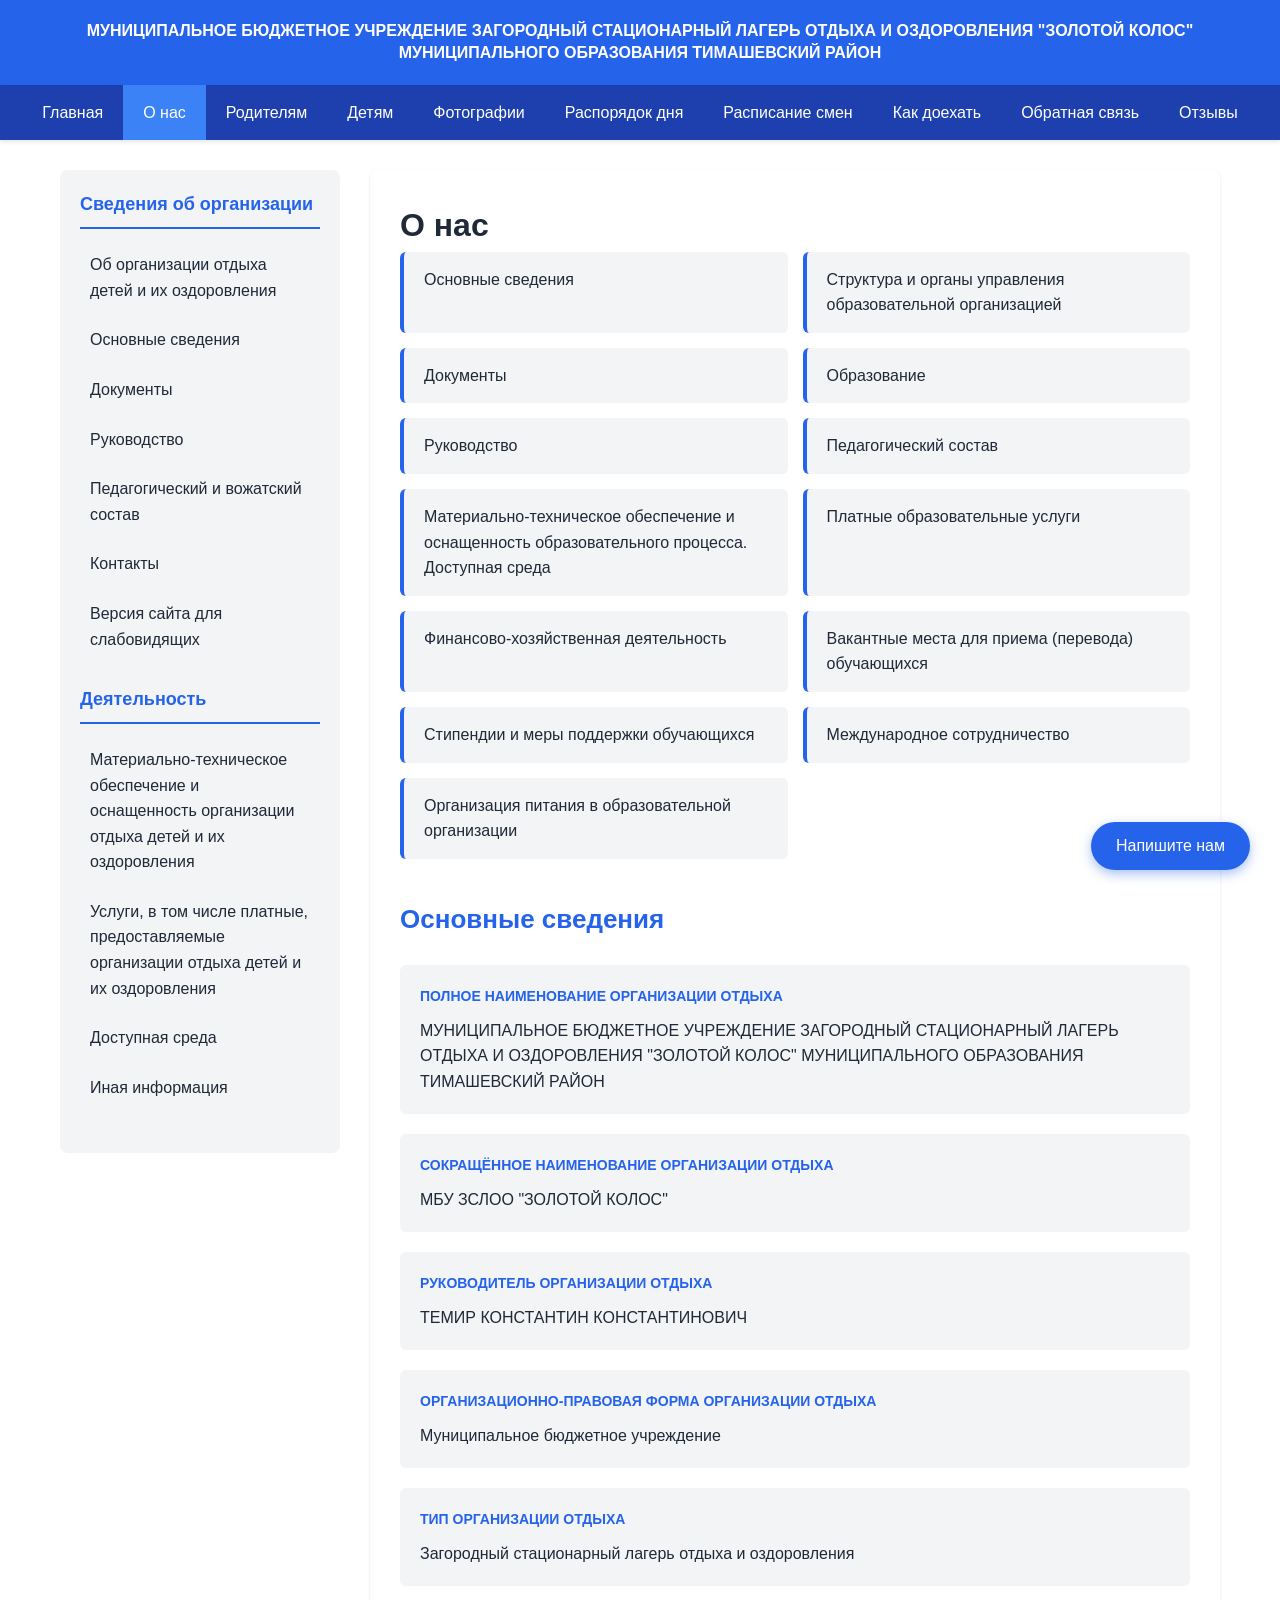
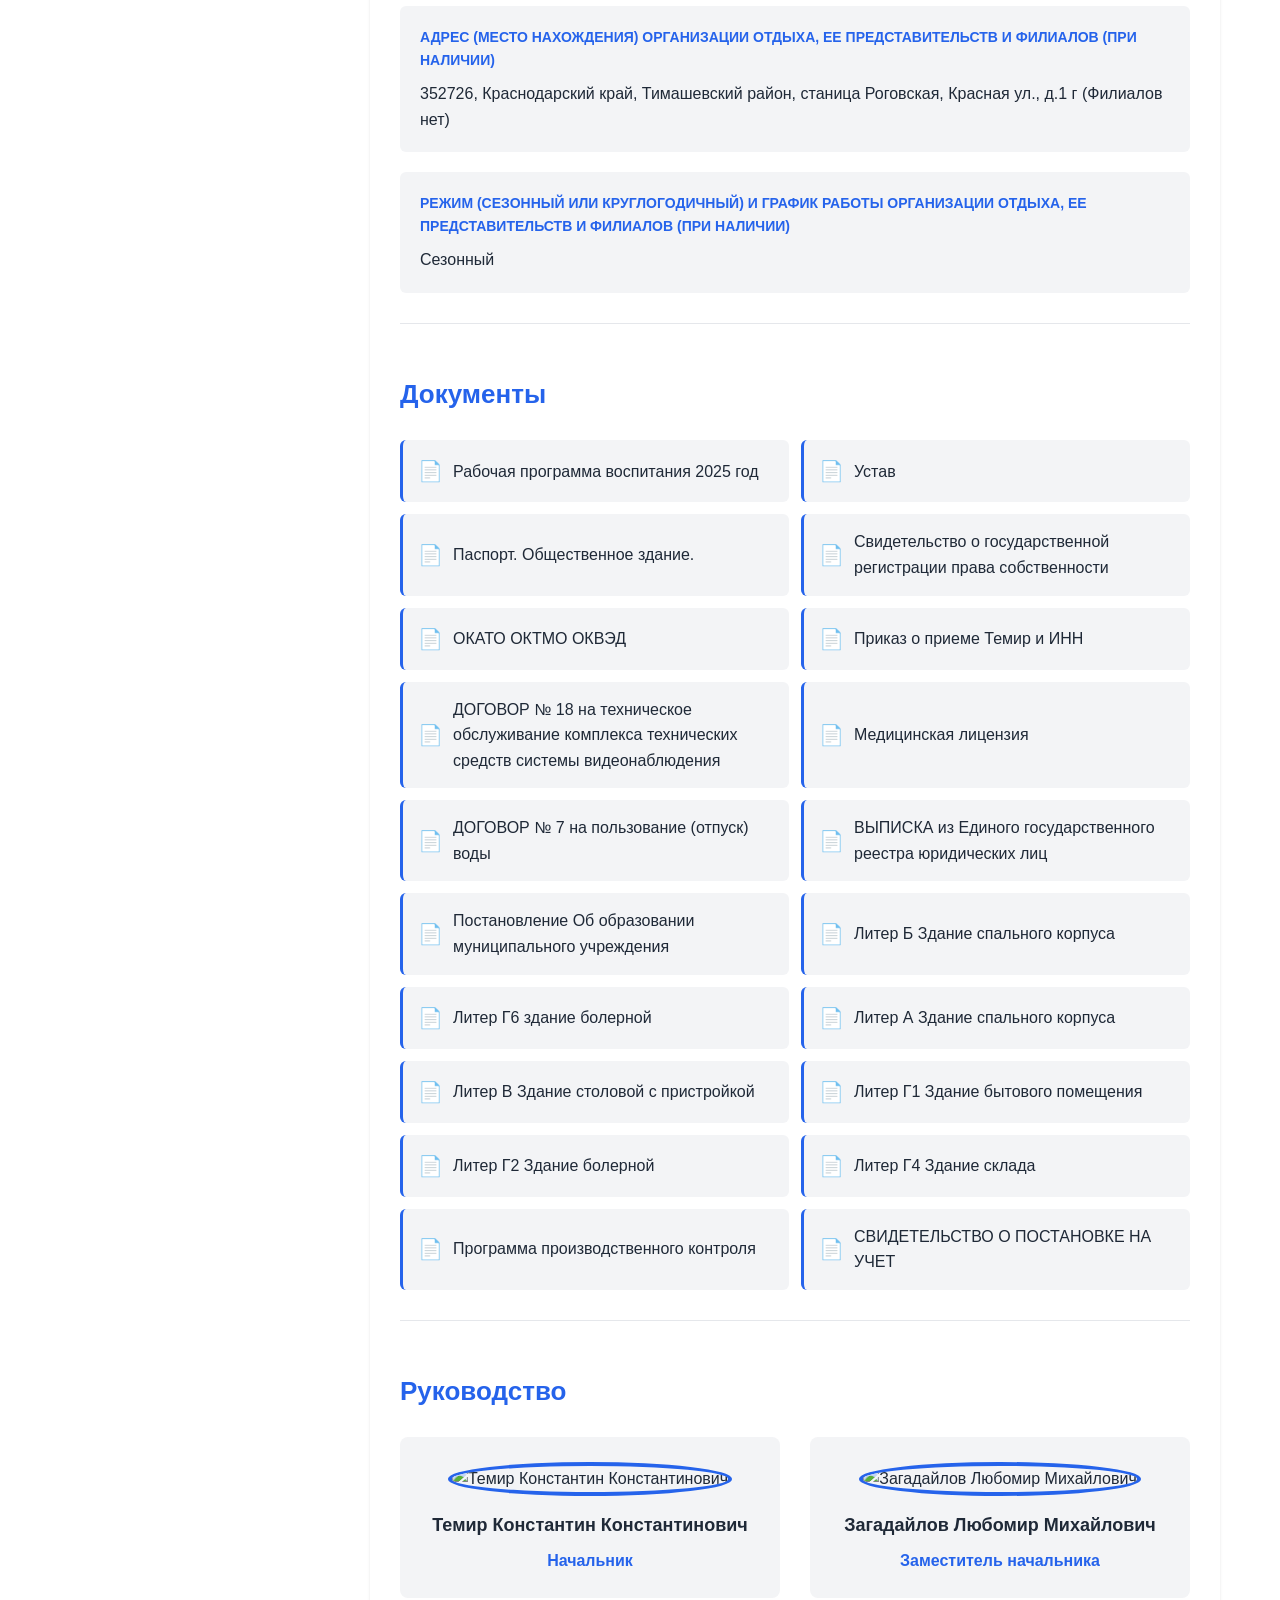
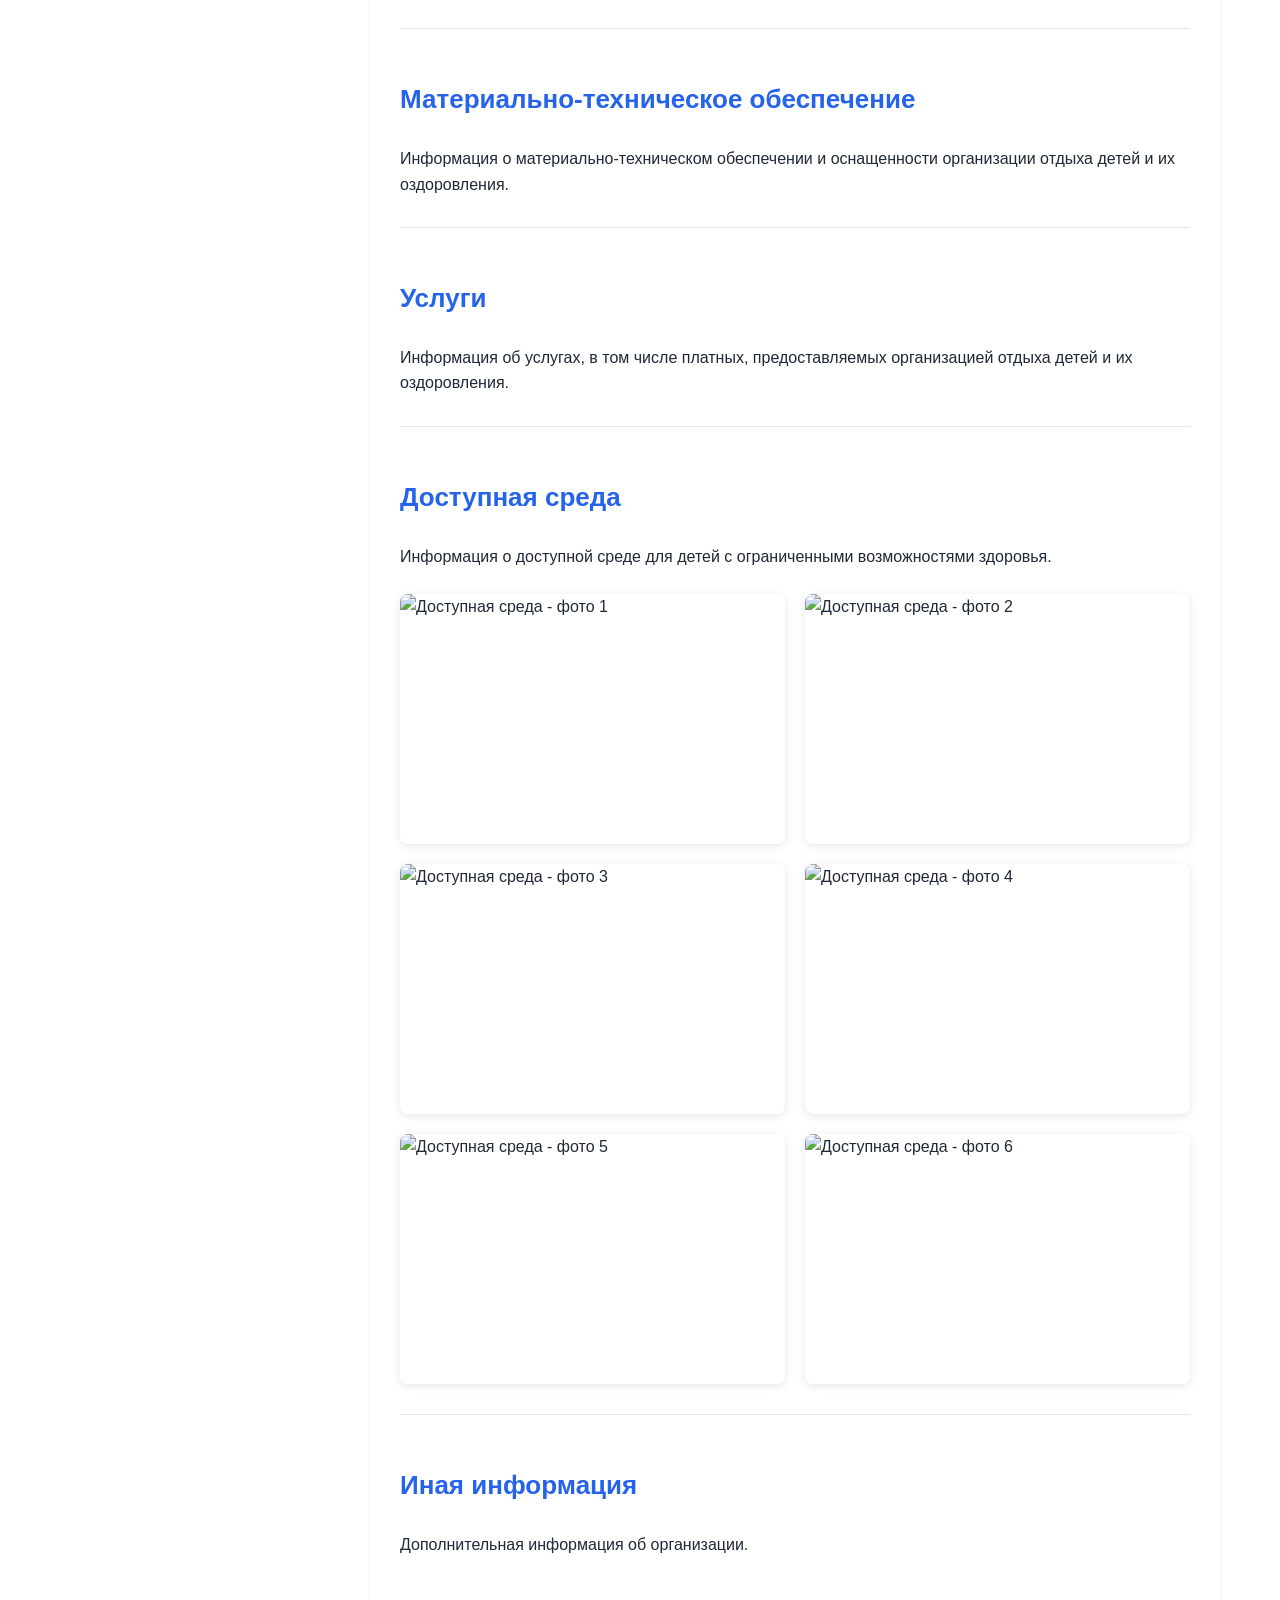
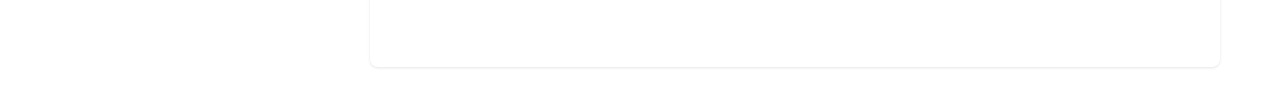
==== about.html @ 55aba8af "Add files via upload" ====
<!DOCTYPE html>
<html lang="ru">
<head>
    <meta charset="UTF-8">
    <meta name="viewport" content="width=device-width, initial-scale=1.0">
    <title>О нас - МБУ ЗСЛОО "Золотой колос"</title>
    <link rel="stylesheet" href="styles.css">
    <link rel="stylesheet" href="about.css">
</head>
<body>
    <div id="accessibility-panel" class="accessibility-panel">
        <div class="accessibility-controls">
            <span>Размер шрифта:</span>
            <button onclick="changeFontSize('decrease')">A-</button>
            <button onclick="changeFontSize('increase')">A+</button>
            <span>Цвета сайта:</span>
            <button onclick="changeTheme('white')" class="theme-btn white">Ц</button>
            <button onclick="changeTheme('black')" class="theme-btn black">Ц</button>
            <button onclick="changeTheme('blue')" class="theme-btn blue">Ц</button>
            <button onclick="changeTheme('beige')" class="theme-btn beige">Ц</button>
            <button onclick="changeTheme('green')" class="theme-btn green">Ц</button>
            <span>Изображения:</span>
            <button onclick="toggleImages('show')">🖼️</button>
            <button onclick="toggleImages('hide')">⊘</button>
            <button onclick="toggleImages('bw')">◐</button>
            <span>Синтез речи:</span>
            <button onclick="toggleSpeech('on')">🔊</button>
            <button onclick="toggleSpeech('off')">🔇</button>
            <button onclick="toggleAccessibility()">⚙️</button>
            <button onclick="resetSettings()">Обычная версия сайта</button>
            <button onclick="toggleAccessibilityPanel()">−</button>
        </div>
    </div>

    <div class="organization-title">
        МУНИЦИПАЛЬНОЕ БЮДЖЕТНОЕ УЧРЕЖДЕНИЕ ЗАГОРОДНЫЙ СТАЦИОНАРНЫЙ ЛАГЕРЬ ОТДЫХА И ОЗДОРОВЛЕНИЯ "ЗОЛОТОЙ КОЛОС" МУНИЦИПАЛЬНОГО ОБРАЗОВАНИЯ ТИМАШЕВСКИЙ РАЙОН
    </div>

    <nav class="main-nav">
        <a href="index.html">Главная</a>
        <a href="about.html" class="active">О нас</a>
        <a href="parents.html">Родителям</a>
        <a href="children.html">Детям</a>
        <a href="photos.html">Фотографии</a>
        <a href="schedule.html">Распорядок дня</a>
        <a href="shifts.html">Расписание смен</a>
        <a href="location.html">Как доехать</a>
        <a href="feedback.html">Обратная связь</a>
        <a href="reviews.html">Отзывы</a>
    </nav>

    <div class="container">
        <aside class="sidebar">
            <h3>Сведения об организации</h3>
            <ul>
                <li><a href="about.html">Об организации отдыха детей и их оздоровления</a></li>
                <li><a href="about.html#osnovnye">Основные сведения</a></li>
                <li><a href="about.html#dokumenty">Документы</a></li>
                <li><a href="about.html#rukovodstvo">Руководство</a></li>
                <li><a href="staff.html">Педагогический и вожатский состав</a></li>
                <li><a href="contacts.html">Контакты</a></li>
                <li><a href="#" onclick="toggleAccessibilityPanel(); return false;">Версия сайта для слабовидящих</a></li>
            </ul>
            <h3>Деятельность</h3>
            <ul>
                <li><a href="about.html#materialno">Материально-техническое обеспечение и оснащенность организации отдыха детей и их оздоровления</a></li>
                <li><a href="about.html#uslugi">Услуги, в том числе платные, предоставляемые организации отдыха детей и их оздоровления</a></li>
                <li><a href="about.html#dostupnaya">Доступная среда</a></li>
                <li><a href="about.html#inaya">Иная информация</a></li>
            </ul>
        </aside>

        <main class="main-content">
            <h1>О нас</h1>
            
            <div class="about-menu">
                <a href="#osnovnye" class="menu-item">Основные сведения</a>
                <a href="about.html" class="menu-item">Структура и органы управления образовательной организацией</a>
                <a href="#dokumenty" class="menu-item">Документы</a>
                <a href="about.html" class="menu-item">Образование</a>
                <a href="#rukovodstvo" class="menu-item">Руководство</a>
                <a href="staff.html" class="menu-item">Педагогический состав</a>
                <a href="#materialno" class="menu-item">Материально-техническое обеспечение и оснащенность образовательного процесса. Доступная среда</a>
                <a href="about.html" class="menu-item">Платные образовательные услуги</a>
                <a href="about.html" class="menu-item">Финансово-хозяйственная деятельность</a>
                <a href="about.html" class="menu-item">Вакантные места для приема (перевода) обучающихся</a>
                <a href="about.html" class="menu-item">Стипендии и меры поддержки обучающихся</a>
                <a href="about.html" class="menu-item">Международное сотрудничество</a>
                <a href="about.html" class="menu-item">Организация питания в образовательной организации</a>
            </div>

            <section id="osnovnye" class="section">
                <h2>Основные сведения</h2>
                <div class="info-block">
                    <div class="info-item">
                        <strong>ПОЛНОЕ НАИМЕНОВАНИЕ ОРГАНИЗАЦИИ ОТДЫХА</strong>
                        <p>МУНИЦИПАЛЬНОЕ БЮДЖЕТНОЕ УЧРЕЖДЕНИЕ ЗАГОРОДНЫЙ СТАЦИОНАРНЫЙ ЛАГЕРЬ ОТДЫХА И ОЗДОРОВЛЕНИЯ "ЗОЛОТОЙ КОЛОС" МУНИЦИПАЛЬНОГО ОБРАЗОВАНИЯ ТИМАШЕВСКИЙ РАЙОН</p>
                    </div>
                    <div class="info-item">
                        <strong>СОКРАЩЁННОЕ НАИМЕНОВАНИЕ ОРГАНИЗАЦИИ ОТДЫХА</strong>
                        <p>МБУ ЗСЛОО "ЗОЛОТОЙ КОЛОС"</p>
                    </div>
                    <div class="info-item">
                        <strong>РУКОВОДИТЕЛЬ ОРГАНИЗАЦИИ ОТДЫХА</strong>
                        <p>ТЕМИР КОНСТАНТИН КОНСТАНТИНОВИЧ</p>
                    </div>
                    <div class="info-item">
                        <strong>ОРГАНИЗАЦИОННО-ПРАВОВАЯ ФОРМА ОРГАНИЗАЦИИ ОТДЫХА</strong>
                        <p>Муниципальное бюджетное учреждение</p>
                    </div>
                    <div class="info-item">
                        <strong>ТИП ОРГАНИЗАЦИИ ОТДЫХА</strong>
                        <p>Загородный стационарный лагерь отдыха и оздоровления</p>
                    </div>
                    <div class="info-item">
                        <strong>АДРЕС (МЕСТО НАХОЖДЕНИЯ) ОРГАНИЗАЦИИ ОТДЫХА, ЕЕ ПРЕДСТАВИТЕЛЬСТВ И ФИЛИАЛОВ (ПРИ НАЛИЧИИ)</strong>
                        <p>352726, Краснодарский край, Тимашевский район, станица Роговская, Красная ул., д.1 г (Филиалов нет)</p>
                    </div>
                    <div class="info-item">
                        <strong>РЕЖИМ (СЕЗОННЫЙ ИЛИ КРУГЛОГОДИЧНЫЙ) И ГРАФИК РАБОТЫ ОРГАНИЗАЦИИ ОТДЫХА, ЕЕ ПРЕДСТАВИТЕЛЬСТВ И ФИЛИАЛОВ (ПРИ НАЛИЧИИ)</strong>
                        <p>Сезонный</p>
                    </div>
                </div>
            </section>

            <section id="dokumenty" class="section">
                <h2>Документы</h2>
                <div class="documents-grid">
                    <a href="https://zolotoj-kolos.ru/wp-content/uploads/2025/05/rabochaya-programma-vospitaniya.pdf" class="doc-link" target="_blank">Рабочая программа воспитания 2025 год</a>
                    <a href="about.html#dokumenty" class="doc-link">Устав</a>
                    <a href="https://zolotoj-kolos.ru/wp-content/uploads/2025/08/pasport.obshhestvennoe-zdanie.pdf" class="doc-link" target="_blank">Паспорт. Общественное здание.</a>
                    <a href="https://zolotoj-kolos.ru/wp-content/uploads/2023/07/%D0%A1%D0%B2-%D0%B2%D0%B0-%D0%BE-%D0%BF%D1%80%D0%B0%D0%B2%D0%B5-%D1%81%D0%BE%D0%B1-%D1%82%D0%B8.pdf" class="doc-link" target="_blank">Свидетельство о государственной регистрации права собственности</a>
                    <a href="https://zolotoj-kolos.ru/wp-content/uploads/2023/07/%D0%9E%D0%9A%D0%90%D0%A2%D0%9E-%D0%9E%D0%9A%D0%A2%D0%9C%D0%9E-%D0%9E%D0%9A%D0%92%D0%AD%D0%94.pdf" class="doc-link" target="_blank">ОКАТО ОКТМО ОКВЭД</a>
                    <a href="https://zolotoj-kolos.ru/wp-content/uploads/2023/07/%D0%9F%D1%80%D0%B8%D0%BA%D0%B0%D0%B7-%D0%BE-%D0%BF%D1%80%D0%B8%D0%B5%D0%BC%D0%B5-%D0%A2%D0%B5%D0%BC%D0%B8%D1%80-%D0%B8-%D0%98%D0%9D%D0%9D.pdf" class="doc-link" target="_blank">Приказ о приеме Темир и ИНН</a>
                    <a href="about.html#dokumenty" class="doc-link">ДОГОВОР № 18 на техническое обслуживание комплекса технических средств системы видеонаблюдения</a>
                    <a href="https://zolotoj-kolos.ru/wp-content/uploads/2023/07/%D0%9C%D0%B5%D0%B4.%D0%BB%D0%B8%D1%86%D0%B5%D0%BD%D0%B7%D0%B8%D1%8F.pdf" class="doc-link" target="_blank">Медицинская лицензия</a>
                    <a href="about.html#dokumenty" class="doc-link">ДОГОВОР № 7 на пользование (отпуск) воды</a>
                    <a href="about.html#dokumenty" class="doc-link">ВЫПИСКА из Единого государственного реестра юридических лиц</a>
                    <a href="about.html#dokumenty" class="doc-link">Постановление Об образовании муниципального учреждения</a>
                    <a href="https://zolotoj-kolos.ru/wp-content/uploads/2023/07/%D0%9B%D0%B8%D1%82%D0%B5%D1%80-%D0%91-%D0%97%D0%B4%D0%B0%D0%BD%D0%B8%D0%B5-%D1%81%D0%BF%D0%B0%D0%BB%D1%8C%D0%BD%D0%BE%D0%B3%D0%BE-%D0%BA%D0%BE%D1%80%D0%BF%D1%83%D1%81%D0%B0.pdf" class="doc-link" target="_blank">Литер Б Здание спального корпуса</a>
                    <a href="https://zolotoj-kolos.ru/wp-content/uploads/2023/07/%D0%9B%D0%B8%D1%82%D0%B5%D1%80-%D0%936-%D0%B7%D0%B4%D0%B0%D0%BD%D0%B8%D0%B5-%D0%B1%D0%BE%D0%BB%D0%B5%D1%80%D0%BD%D0%BE%D0%B9.pdf" class="doc-link" target="_blank">Литер Г6 здание болерной</a>
                    <a href="about.html#dokumenty" class="doc-link">Литер А Здание спального корпуса</a>
                    <a href="about.html#dokumenty" class="doc-link">Литер В Здание столовой с пристройкой</a>
                    <a href="https://zolotoj-kolos.ru/wp-content/uploads/2023/07/%D0%9B%D0%B8%D1%82%D0%B5%D1%80-%D0%931-%D0%97%D0%B4%D0%B0%D0%BD%D0%B8%D0%B5-%D0%B1%D1%8B%D1%82%D0%BE%D0%B2%D0%BE%D0%B3%D0%BE-%D0%BF%D0%BE%D0%BC%D0%B5%D1%89%D0%B5%D0%BD%D0%B8%D1%8F.pdf" class="doc-link" target="_blank">Литер Г1 Здание бытового помещения</a>
                    <a href="https://zolotoj-kolos.ru/wp-content/uploads/2023/07/%D0%9B%D0%B8%D1%82%D0%B5%D1%80-%D0%932-%D0%97%D0%B4%D0%B0%D0%BD%D0%B8%D0%B5-%D0%B1%D0%BE%D0%BB%D0%B5%D1%80%D0%BD%D0%BE%D0%B9.pdf" class="doc-link" target="_blank">Литер Г2 Здание болерной</a>
                    <a href="https://zolotoj-kolos.ru/wp-content/uploads/2023/07/%D0%9B%D0%B8%D1%82%D0%B5%D1%80-%D0%934-%D0%97%D0%B4%D0%B0%D0%BD%D0%B8%D0%B5-%D1%81%D0%BA%D0%BB%D0%B0%D0%B4%D0%B0.pdf" class="doc-link" target="_blank">Литер Г4 Здание склада</a>
                    <a href="about.html#dokumenty" class="doc-link">Программа производственного контроля</a>
                    <a href="about.html#dokumenty" class="doc-link">СВИДЕТЕЛЬСТВО О ПОСТАНОВКЕ НА УЧЕТ</a>
                </div>
            </section>

            <section id="rukovodstvo" class="section">
                <h2>Руководство</h2>
                <div class="staff-grid">
                    <div class="staff-card">
                        <img src="images/temir.jpeg" alt="Темир Константин Константинович">
                        <h3>Темир Константин Константинович</h3>
                        <p class="position">Начальник</p>
                    </div>
                    <div class="staff-card">
                        <img src="images/lubomir.webp" alt="Загадайлов Любомир Михайлович">
                        <h3>Загадайлов Любомир Михайлович</h3>
                        <p class="position">Заместитель начальника</p>
                    </div>
                </div>
            </section>

            <section id="materialno" class="section">
                <h2>Материально-техническое обеспечение</h2>
                <p>Информация о материально-техническом обеспечении и оснащенности организации отдыха детей и их оздоровления.</p>
            </section>

            <section id="uslugi" class="section">
                <h2>Услуги</h2>
                <p>Информация об услугах, в том числе платных, предоставляемых организацией отдыха детей и их оздоровления.</p>
            </section>

            <section id="dostupnaya" class="section">
                <h2>Доступная среда</h2>
                <p>Информация о доступной среде для детей с ограниченными возможностями здоровья.</p>
                <div class="photo-gallery">
                    <img src="images/photo1.png" alt="Доступная среда - фото 1">
                    <img src="images/photo2.png" alt="Доступная среда - фото 2">
                    <img src="images/photo3.png" alt="Доступная среда - фото 3">
                    <img src="images/photo4.png" alt="Доступная среда - фото 4">
                    <img src="images/photo5.png" alt="Доступная среда - фото 5">
                    <img src="images/photo6.png" alt="Доступная среда - фото 6">
                </div>
            </section>

            <section id="inaya" class="section">
                <h2>Иная информация</h2>
                <p>Дополнительная информация об организации.</p>
            </section>
        </main>
    </div>

    <button class="chat-button" onclick="openChat()">Напишите нам</button>

    <script>
        (function(d, w, c) {
            w.ChatraID = 'zolotoj-kolos.ru';
            var s = d.createElement('script');
            w[c] = w[c] || function() {
                (w[c].q = w[c].q || []).push(arguments);
            };
            s.async = true;
            s.src = 'https://call.chatra.io/chatra.js';
            if (d.head) d.head.appendChild(s);
        })(document, window, 'Chatra');
    </script>

    <script src="script.js"></script>
</body>
</html>
---- styles.css ----
* {
    margin: 0;
    padding: 0;
    box-sizing: border-box;
}

:root {
    --primary-color: #2563eb;
    --secondary-color: #1e40af;
    --text-color: #1f2937;
    --bg-color: #ffffff;
    --sidebar-bg: #f3f4f6;
    --border-color: #e5e7eb;
    --hover-color: #3b82f6;
}

body {
    font-family: -apple-system, BlinkMacSystemFont, 'Segoe UI', Roboto, 'Helvetica Neue', Arial, sans-serif;
    line-height: 1.6;
    color: var(--text-color);
    background-color: var(--bg-color);
}

/* Панель для слабовидящих */
.accessibility-panel {
    background: #f8f9fa;
    border-bottom: 2px solid var(--border-color);
    padding: 10px 20px;
    display: none;
}

.accessibility-panel.active {
    display: block;
}

.accessibility-controls {
    display: flex;
    align-items: center;
    gap: 15px;
    flex-wrap: wrap;
    max-width: 1200px;
    margin: 0 auto;
    font-size: 14px;
}

.accessibility-controls button {
    padding: 6px 12px;
    border: 1px solid var(--border-color);
    background: white;
    cursor: pointer;
    border-radius: 4px;
    transition: all 0.2s;
}

.accessibility-controls button:hover {
    background: var(--primary-color);
    color: white;
    border-color: var(--primary-color);
}

.theme-btn.white { background: #fff; color: #000; }
.theme-btn.black { background: #000; color: #fff; }
.theme-btn.blue { background: #9dd1ff; color: #063462; }
.theme-btn.beige { background: #f7f3d6; color: #4d4b43; }
.theme-btn.green { background: #3f5c3a; color: #fff; }

/* Заголовок организации */
.organization-title {
    background: var(--primary-color);
    color: white;
    text-align: center;
    padding: 20px;
    font-size: 16px;
    font-weight: 600;
    line-height: 1.4;
}

/* Навигация */
.main-nav {
    background: var(--secondary-color);
    display: flex;
    justify-content: center;
    flex-wrap: wrap;
    box-shadow: 0 2px 4px rgba(0,0,0,0.1);
}

.main-nav a {
    color: white;
    text-decoration: none;
    padding: 15px 20px;
    display: block;
    transition: background 0.3s;
}

.main-nav a:hover,
.main-nav a.active {
    background: var(--hover-color);
}

/* Контейнер */
.container {
    max-width: 1200px;
    margin: 0 auto;
    display: grid;
    grid-template-columns: 280px 1fr;
    gap: 30px;
    padding: 30px 20px;
}

/* Боковая панель */
.sidebar {
    background: var(--sidebar-bg);
    padding: 20px;
    border-radius: 8px;
    height: fit-content;
}

.sidebar h3 {
    color: var(--primary-color);
    margin-bottom: 15px;
    font-size: 18px;
    border-bottom: 2px solid var(--primary-color);
    padding-bottom: 8px;
}

.sidebar ul {
    list-style: none;
    margin-bottom: 25px;
}

.sidebar ul li {
    margin-bottom: 8px;
}

.sidebar ul li a {
    color: var(--text-color);
    text-decoration: none;
    display: block;
    padding: 8px 10px;
    border-radius: 4px;
    transition: all 0.2s;
}

.sidebar ul li a:hover {
    background: white;
    color: var(--primary-color);
    padding-left: 15px;
}

/* Основной контент */
.main-content {
    background: white;
    padding: 30px;
    border-radius: 8px;
    box-shadow: 0 1px 3px rgba(0,0,0,0.1);
}

.welcome {
    margin-bottom: 40px;
}

.welcome h1 {
    color: var(--primary-color);
    margin-bottom: 15px;
    font-size: 32px;
}

.welcome p {
    font-size: 18px;
    color: #6b7280;
}

.news h2 {
    color: var(--primary-color);
    margin-bottom: 20px;
    font-size: 28px;
}

/* Кнопка чата */
.chat-button {
    position: fixed;
    bottom: 30px;
    right: 30px;
    background: var(--primary-color);
    color: white;
    border: none;
    padding: 15px 25px;
    border-radius: 50px;
    font-size: 16px;
    cursor: pointer;
    box-shadow: 0 4px 12px rgba(37, 99, 235, 0.4);
    transition: all 0.3s;
    z-index: 1000;
}

.chat-button:hover {
    background: var(--hover-color);
    transform: translateY(-2px);
    box-shadow: 0 6px 16px rgba(37, 99, 235, 0.5);
}

/* Адаптивность */
@media (max-width: 768px) {
    .container {
        grid-template-columns: 1fr;
    }
    
    .main-nav {
        flex-direction: column;
    }
    
    .main-nav a {
        text-align: center;
    }
    
    .organization-title {
        font-size: 14px;
        padding: 15px;
    }
}

/* Темы для слабовидящих */
body.theme-black {
    --bg-color: #000;
    --text-color: #fff;
    --sidebar-bg: #1a1a1a;
    --border-color: #333;
}

body.theme-blue {
    --bg-color: #9dd1ff;
    --text-color: #063462;
    --sidebar-bg: #b8e0ff;
    --border-color: #7ab8e8;
}

body.theme-beige {
    --bg-color: #f7f3d6;
    --text-color: #4d4b43;
    --sidebar-bg: #ebe7c8;
    --border-color: #d4cfb0;
}

body.theme-green {
    --bg-color: #3f5c3a;
    --text-color: #fff;
    --sidebar-bg: #2d4229;
    --border-color: #567d50;
}

body.images-hidden img {
    display: none;
}

body.images-bw img {
    filter: grayscale(100%);
}

body.font-large {
    font-size: 120%;
}

body.font-xlarge {
    font-size: 140%;
}


/* Стили для страницы Родителям */
.documents-section {
    margin-bottom: 50px;
}

.documents-section h2 {
    color: var(--primary-color);
    margin-bottom: 25px;
    font-size: 28px;
}

.doc-card {
    background: var(--sidebar-bg);
    padding: 30px;
    border-radius: 12px;
    margin-bottom: 20px;
    border-left: 5px solid var(--primary-color);
    transition: all 0.3s;
}

.doc-card:hover {
    transform: translateX(5px);
    box-shadow: 0 4px 12px rgba(0,0,0,0.1);
}

.doc-card h3 {
    color: var(--text-color);
    margin-bottom: 10px;
    font-size: 22px;
}

.doc-card p {
    color: #6b7280;
    margin-bottom: 15px;
    line-height: 1.6;
}

.download-btn {
    display: inline-block;
    background: var(--primary-color);
    color: white;
    padding: 10px 25px;
    border-radius: 6px;
    text-decoration: none;
    transition: all 0.3s;
}

.download-btn:hover {
    background: var(--hover-color);
    transform: translateY(-2px);
}

.info-section {
    margin-top: 50px;
}

.info-section h2 {
    color: var(--primary-color);
    margin-bottom: 25px;
    font-size: 28px;
}

.info-grid {
    display: grid;
    grid-template-columns: repeat(auto-fit, minmax(280px, 1fr));
    gap: 25px;
}

.info-card {
    background: var(--sidebar-bg);
    padding: 25px;
    border-radius: 12px;
    transition: all 0.3s;
}

.info-card:hover {
    transform: translateY(-5px);
    box-shadow: 0 4px 12px rgba(0,0,0,0.1);
}

.info-card h3 {
    color: var(--primary-color);
    margin-bottom: 15px;
    font-size: 20px;
}

.info-card p {
    line-height: 1.7;
    color: var(--text-color);
}
---- about.css ----
.about-menu {
    display: grid;
    grid-template-columns: repeat(auto-fill, minmax(280px, 1fr));
    gap: 15px;
    margin-bottom: 40px;
}

.menu-item {
    background: var(--sidebar-bg);
    padding: 15px 20px;
    border-radius: 6px;
    text-decoration: none;
    color: var(--text-color);
    border-left: 4px solid var(--primary-color);
    transition: all 0.3s;
    display: block;
}

.menu-item:hover {
    background: var(--primary-color);
    color: white;
    transform: translateX(5px);
}

.section {
    margin-bottom: 50px;
    padding-bottom: 30px;
    border-bottom: 1px solid var(--border-color);
}

.section:last-child {
    border-bottom: none;
}

.section h2 {
    color: var(--primary-color);
    margin-bottom: 25px;
    font-size: 26px;
}

.info-block {
    display: flex;
    flex-direction: column;
    gap: 20px;
}

.info-item {
    background: var(--sidebar-bg);
    padding: 20px;
    border-radius: 6px;
}

.info-item strong {
    display: block;
    color: var(--primary-color);
    margin-bottom: 10px;
    font-size: 14px;
}

.info-item p {
    margin: 0;
    line-height: 1.6;
}

.documents-grid {
    display: grid;
    grid-template-columns: repeat(auto-fill, minmax(300px, 1fr));
    gap: 12px;
}

.doc-link {
    background: var(--sidebar-bg);
    padding: 15px;
    border-radius: 6px;
    text-decoration: none;
    color: var(--text-color);
    transition: all 0.3s;
    display: flex;
    align-items: center;
    border-left: 3px solid var(--primary-color);
}

.doc-link:hover {
    background: var(--primary-color);
    color: white;
    transform: translateX(3px);
}

.doc-link::before {
    content: "📄";
    margin-right: 10px;
    font-size: 20px;
}

.staff-grid {
    display: grid;
    grid-template-columns: repeat(auto-fill, minmax(250px, 1fr));
    gap: 30px;
}

.staff-card {
    background: var(--sidebar-bg);
    padding: 25px;
    border-radius: 8px;
    text-align: center;
    transition: all 0.3s;
}

.staff-card:hover {
    transform: translateY(-5px);
    box-shadow: 0 4px 12px rgba(0,0,0,0.1);
}

.staff-card img {
    width: 150px;
    height: 150px;
    border-radius: 50%;
    object-fit: cover;
    margin-bottom: 15px;
    border: 4px solid var(--primary-color);
}

.staff-card h3 {
    color: var(--text-color);
    margin-bottom: 8px;
    font-size: 18px;
}

.staff-card .position {
    color: var(--primary-color);
    font-weight: 600;
}

@media (max-width: 768px) {
    .about-menu {
        grid-template-columns: 1fr;
    }
    
    .documents-grid {
        grid-template-columns: 1fr;
    }
    
    .staff-grid {
        grid-template-columns: 1fr;
    }
}


.photo-gallery {
    display: grid;
    grid-template-columns: repeat(auto-fill, minmax(300px, 1fr));
    gap: 20px;
    margin-top: 25px;
}

.photo-gallery img {
    width: 100%;
    height: 250px;
    object-fit: cover;
    border-radius: 8px;
    box-shadow: 0 2px 8px rgba(0,0,0,0.1);
    transition: all 0.3s;
}

.photo-gallery img:hover {
    transform: scale(1.05);
    box-shadow: 0 4px 16px rgba(0,0,0,0.2);
}

@media (max-width: 768px) {
    .photo-gallery {
        grid-template-columns: 1fr;
    }
}
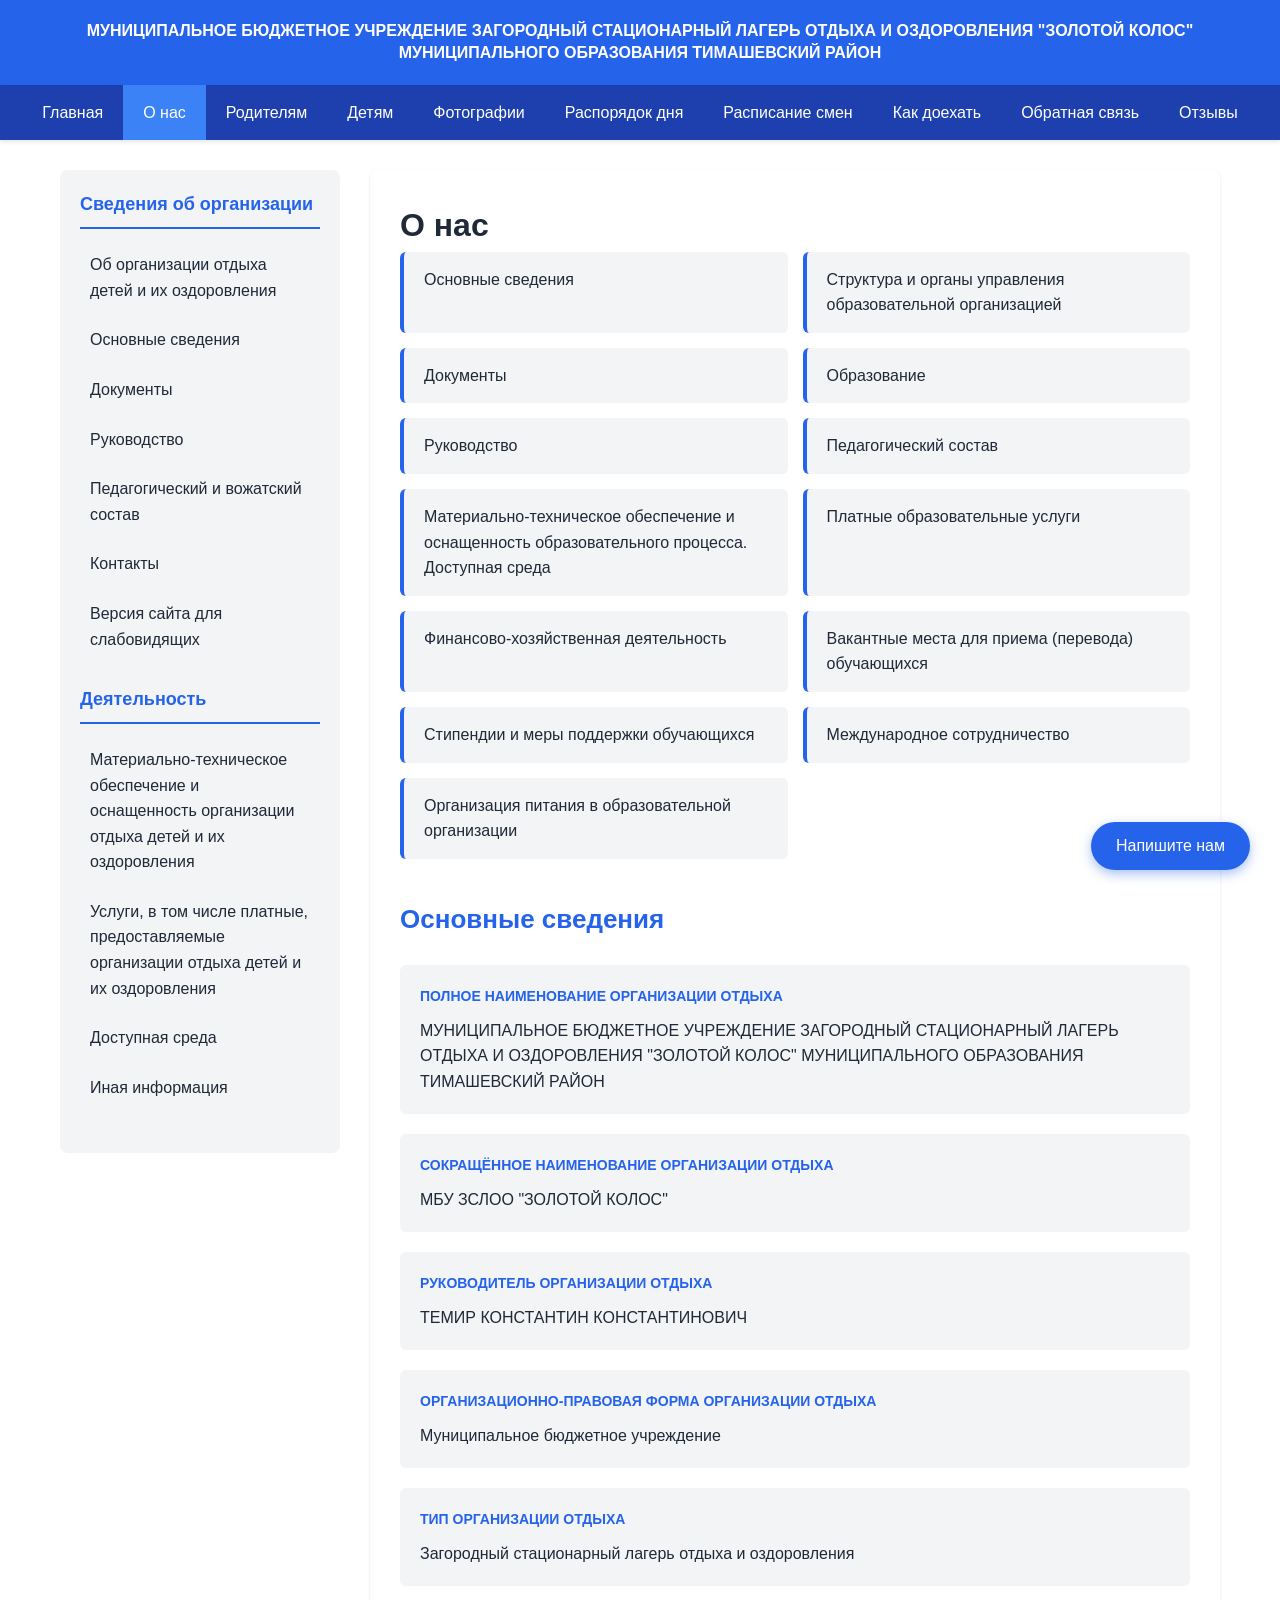
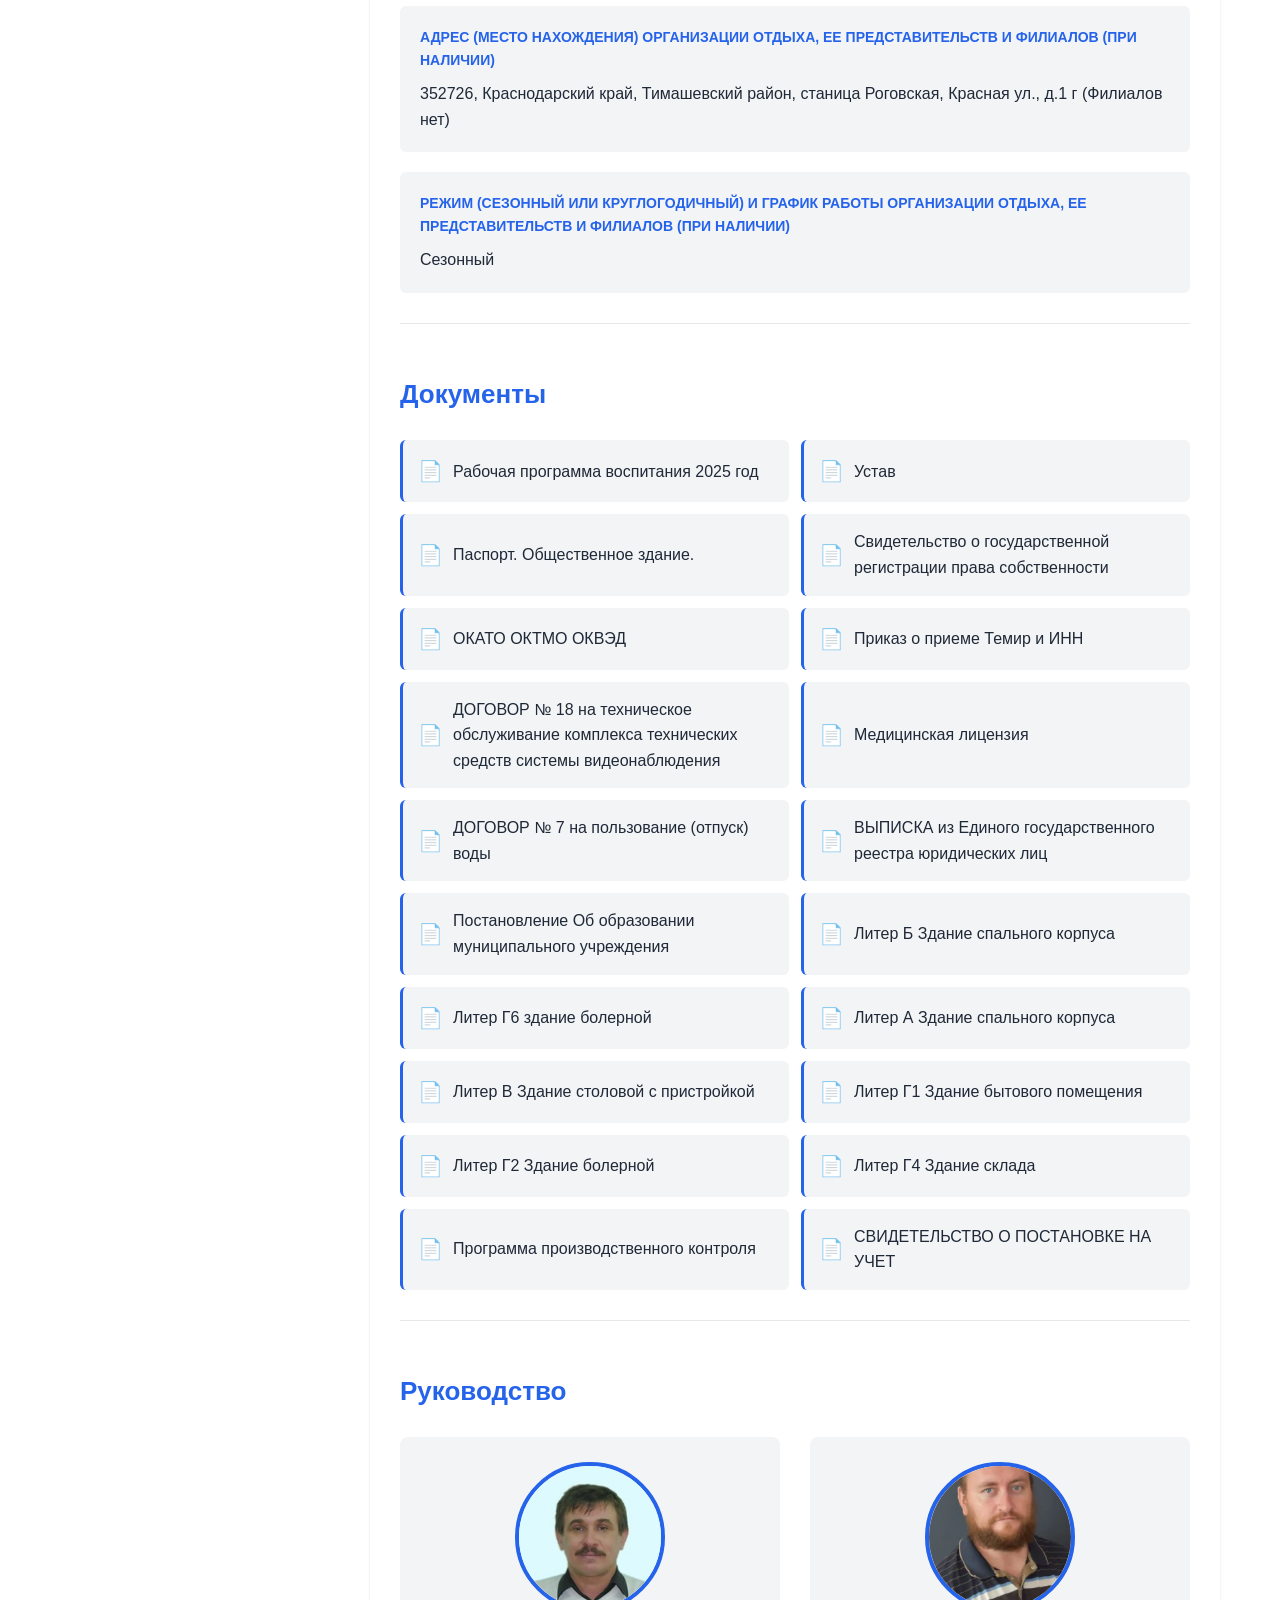
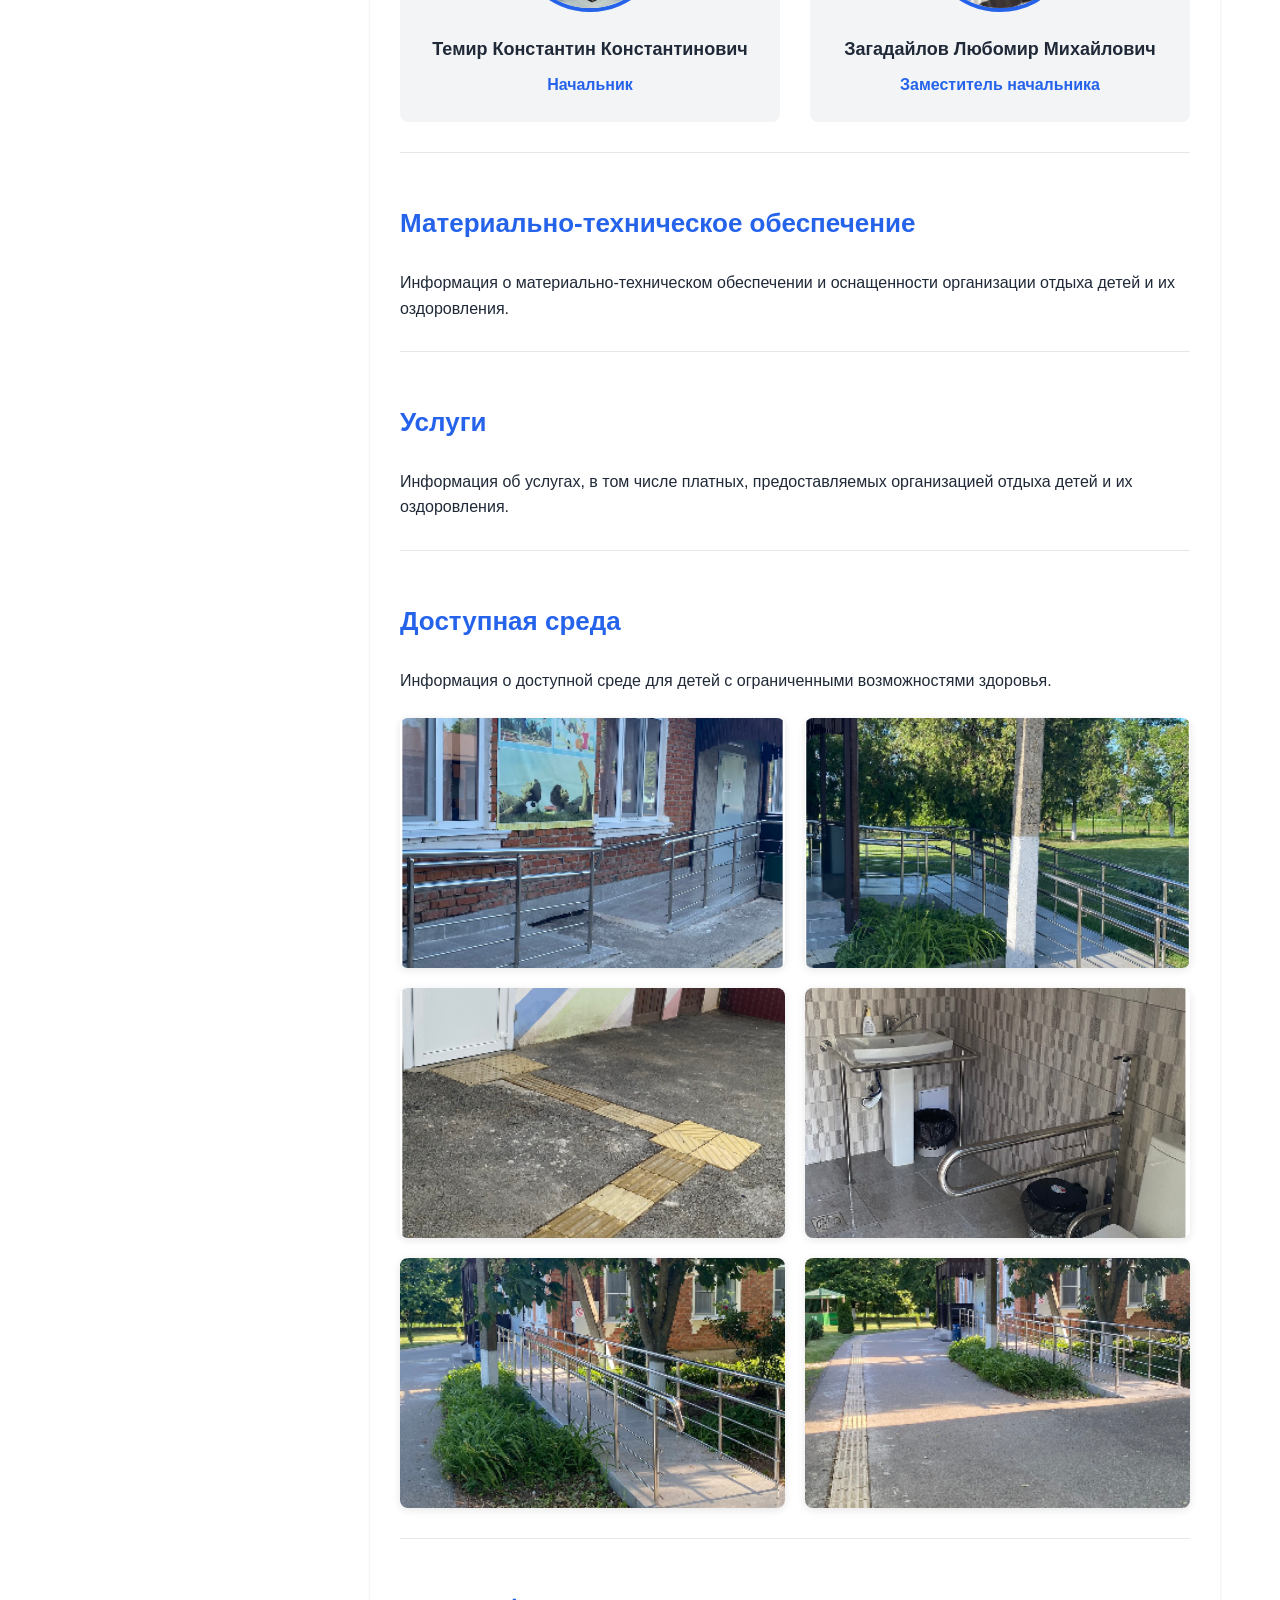
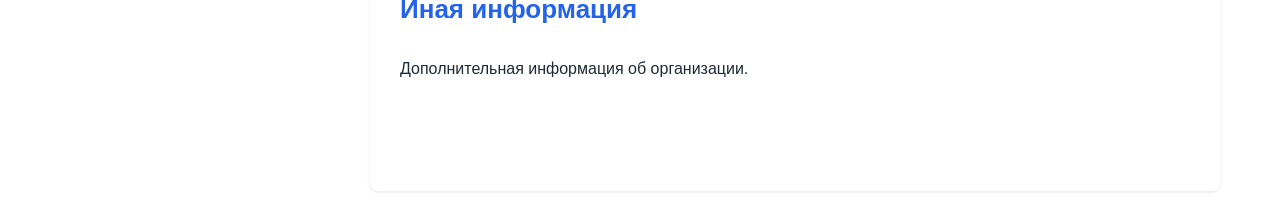
==== commit 9b9cd69b: "Add files via upload" ====
--- a/about.html
+++ b/about.html
@@ -37,16 +37,26 @@
     </div>
 
     <nav class="main-nav">
-        <a href="index.html">Главная</a>
-        <a href="about.html" class="active">О нас</a>
-        <a href="parents.html">Родителям</a>
-        <a href="children.html">Детям</a>
-        <a href="photos.html">Фотографии</a>
-        <a href="schedule.html">Распорядок дня</a>
-        <a href="shifts.html">Расписание смен</a>
-        <a href="location.html">Как доехать</a>
-        <a href="feedback.html">Обратная связь</a>
-        <a href="reviews.html">Отзывы</a>
+        <button class="hamburger" onclick="toggleMenu()">
+            <span class="hamburger-icon">
+                <span></span>
+                <span></span>
+                <span></span>
+            </span>
+            Меню
+        </button>
+        <div class="nav-links">
+            <a href="index.html">Главная</a>
+            <a href="about.html" class="active">О нас</a>
+            <a href="parents.html">Родителям</a>
+            <a href="children.html">Детям</a>
+            <a href="photos.html">Фотографии</a>
+            <a href="schedule.html">Распорядок дня</a>
+            <a href="shifts.html">Расписание смен</a>
+            <a href="location.html">Как доехать</a>
+            <a href="feedback.html">Обратная связь</a>
+            <a href="reviews.html">Отзывы</a>
+        </div>
     </nav>
 
     <div class="container">
--- a/styles.css
+++ b/styles.css
@@ -82,6 +82,7 @@
     justify-content: center;
     flex-wrap: wrap;
     box-shadow: 0 2px 4px rgba(0,0,0,0.1);
+    position: relative;
 }
 
 .main-nav a {
@@ -95,6 +96,74 @@
 .main-nav a:hover,
 .main-nav a.active {
     background: var(--hover-color);
+}
+
+/* Гамбургер меню */
+.hamburger {
+    display: none;
+    background: var(--secondary-color);
+    border: none;
+    color: white;
+    font-size: 28px;
+    padding: 15px 20px;
+    cursor: pointer;
+    width: 100%;
+    text-align: left;
+    position: relative;
+}
+
+.hamburger-icon {
+    display: inline-block;
+    width: 25px;
+    height: 20px;
+    position: relative;
+    margin-right: 10px;
+}
+
+.hamburger-icon span {
+    display: block;
+    position: absolute;
+    height: 3px;
+    width: 100%;
+    background: white;
+    border-radius: 3px;
+    opacity: 1;
+    left: 0;
+    transition: .25s ease-in-out;
+}
+
+.hamburger-icon span:nth-child(1) {
+    top: 0px;
+}
+
+.hamburger-icon span:nth-child(2) {
+    top: 8px;
+}
+
+.hamburger-icon span:nth-child(3) {
+    top: 16px;
+}
+
+.hamburger.active .hamburger-icon span:nth-child(1) {
+    top: 8px;
+    transform: rotate(135deg);
+}
+
+.hamburger.active .hamburger-icon span:nth-child(2) {
+    opacity: 0;
+    left: -60px;
+}
+
+.hamburger.active .hamburger-icon span:nth-child(3) {
+    top: 8px;
+    transform: rotate(-135deg);
+}
+
+.nav-links {
+    display: flex;
+    justify-content: center;
+    flex-wrap: wrap;
+    width: 100%;
 }
 
 /* Контейнер */
@@ -200,22 +269,163 @@
 }
 
 /* Адаптивность */
+@media (max-width: 1024px) {
+    .container {
+        grid-template-columns: 250px 1fr;
+        gap: 20px;
+        padding: 20px 15px;
+    }
+    
+    .organization-title {
+        font-size: 15px;
+        padding: 18px;
+    }
+    
+    .main-nav a {
+        padding: 12px 15px;
+        font-size: 15px;
+    }
+}
+
 @media (max-width: 768px) {
     .container {
         grid-template-columns: 1fr;
-    }
-    
-    .main-nav {
+        padding: 15px 10px;
+    }
+    
+    .sidebar {
+        order: 2;
+        margin-top: 30px;
+    }
+    
+    .main-content {
+        order: 1;
+        padding: 20px;
+    }
+    
+    .hamburger {
+        display: block;
+    }
+    
+    .nav-links {
+        display: none;
         flex-direction: column;
     }
     
+    .nav-links.active {
+        display: flex;
+    }
+    
     .main-nav a {
-        text-align: center;
+        text-align: left;
+        border-bottom: 1px solid rgba(255,255,255,0.1);
+        padding: 15px 20px;
+    }
+    
+    .main-nav a:last-child {
+        border-bottom: none;
     }
     
     .organization-title {
         font-size: 14px;
         padding: 15px;
+    }
+    
+    .welcome h1 {
+        font-size: 26px;
+    }
+    
+    .welcome p {
+        font-size: 16px;
+    }
+    
+    .news h2 {
+        font-size: 24px;
+    }
+    
+    .chat-button {
+        bottom: 20px;
+        right: 20px;
+        padding: 12px 20px;
+        font-size: 14px;
+    }
+    
+    .accessibility-controls {
+        font-size: 12px;
+        gap: 8px;
+    }
+    
+    .accessibility-controls button {
+        padding: 5px 10px;
+        font-size: 12px;
+    }
+    
+    .accessibility-controls span {
+        width: 100%;
+        margin-top: 5px;
+    }
+}
+
+@media (max-width: 480px) {
+    .organization-title {
+        font-size: 12px;
+        padding: 12px 10px;
+        line-height: 1.3;
+    }
+    
+    .main-nav a {
+        padding: 12px;
+        font-size: 14px;
+    }
+    
+    .main-content {
+        padding: 15px;
+    }
+    
+    .sidebar {
+        padding: 15px;
+    }
+    
+    .sidebar h3 {
+        font-size: 16px;
+    }
+    
+    .sidebar ul li a {
+        font-size: 14px;
+        padding: 6px 8px;
+    }
+    
+    .welcome h1 {
+        font-size: 22px;
+    }
+    
+    .welcome p {
+        font-size: 15px;
+    }
+    
+    .news h2 {
+        font-size: 20px;
+    }
+    
+    .chat-button {
+        bottom: 15px;
+        right: 15px;
+        padding: 10px 18px;
+        font-size: 13px;
+    }
+    
+    .accessibility-panel {
+        padding: 8px 10px;
+    }
+    
+    .accessibility-controls {
+        font-size: 11px;
+        gap: 6px;
+    }
+    
+    .accessibility-controls button {
+        padding: 4px 8px;
+        font-size: 11px;
     }
 }
 
@@ -355,3 +565,99 @@
     line-height: 1.7;
     color: var(--text-color);
 }
+
+
+/* Адаптивность для дополнительных элементов */
+@media (max-width: 1024px) {
+    .info-grid {
+        grid-template-columns: repeat(auto-fit, minmax(250px, 1fr));
+        gap: 20px;
+    }
+    
+    .doc-card {
+        padding: 25px;
+    }
+    
+    .doc-card h3 {
+        font-size: 20px;
+    }
+}
+
+@media (max-width: 768px) {
+    .documents-section h2,
+    .info-section h2 {
+        font-size: 24px;
+    }
+    
+    .info-grid {
+        grid-template-columns: 1fr;
+        gap: 20px;
+    }
+    
+    .doc-card {
+        padding: 20px;
+        margin-bottom: 15px;
+    }
+    
+    .doc-card h3 {
+        font-size: 18px;
+    }
+    
+    .doc-card p {
+        font-size: 15px;
+    }
+    
+    .download-btn {
+        padding: 8px 20px;
+        font-size: 15px;
+    }
+    
+    .info-card {
+        padding: 20px;
+    }
+    
+    .info-card h3 {
+        font-size: 18px;
+    }
+    
+    .info-card p {
+        font-size: 15px;
+    }
+}
+
+@media (max-width: 480px) {
+    .documents-section h2,
+    .info-section h2 {
+        font-size: 20px;
+        margin-bottom: 20px;
+    }
+    
+    .doc-card {
+        padding: 15px;
+    }
+    
+    .doc-card h3 {
+        font-size: 16px;
+    }
+    
+    .doc-card p {
+        font-size: 14px;
+    }
+    
+    .download-btn {
+        padding: 8px 18px;
+        font-size: 14px;
+    }
+    
+    .info-card {
+        padding: 18px;
+    }
+    
+    .info-card h3 {
+        font-size: 17px;
+    }
+    
+    .info-card p {
+        font-size: 14px;
+    }
+}
--- a/about.css
+++ b/about.css
@@ -131,21 +131,6 @@
     font-weight: 600;
 }
 
-@media (max-width: 768px) {
-    .about-menu {
-        grid-template-columns: 1fr;
-    }
-    
-    .documents-grid {
-        grid-template-columns: 1fr;
-    }
-    
-    .staff-grid {
-        grid-template-columns: 1fr;
-    }
-}
-
-
 .photo-gallery {
     display: grid;
     grid-template-columns: repeat(auto-fill, minmax(300px, 1fr));
@@ -168,7 +153,108 @@
 }
 
 @media (max-width: 768px) {
+    .about-menu {
+        grid-template-columns: 1fr;
+    }
+    
+    .documents-grid {
+        grid-template-columns: 1fr;
+    }
+    
+    .staff-grid {
+        grid-template-columns: 1fr;
+    }
+    
     .photo-gallery {
         grid-template-columns: 1fr;
     }
-}
+    
+    .menu-item {
+        padding: 12px 15px;
+        font-size: 15px;
+    }
+    
+    .section h2 {
+        font-size: 22px;
+    }
+    
+    .info-item {
+        padding: 15px;
+    }
+    
+    .info-item strong {
+        font-size: 13px;
+    }
+    
+    .doc-link {
+        padding: 12px;
+        font-size: 14px;
+    }
+    
+    .staff-card {
+        padding: 20px;
+    }
+    
+    .staff-card img {
+        width: 120px;
+        height: 120px;
+    }
+    
+    .staff-card h3 {
+        font-size: 16px;
+    }
+}
+
+@media (max-width: 480px) {
+    .menu-item {
+        padding: 10px 12px;
+        font-size: 14px;
+    }
+    
+    .section h2 {
+        font-size: 20px;
+        margin-bottom: 20px;
+    }
+    
+    .info-item {
+        padding: 12px;
+    }
+    
+    .info-item strong {
+        font-size: 12px;
+    }
+    
+    .info-item p {
+        font-size: 14px;
+    }
+    
+    .doc-link {
+        padding: 10px;
+        font-size: 13px;
+    }
+    
+    .staff-card {
+        padding: 15px;
+    }
+    
+    .staff-card img {
+        width: 100px;
+        height: 100px;
+    }
+    
+    .staff-card h3 {
+        font-size: 15px;
+    }
+    
+    .staff-card .position {
+        font-size: 13px;
+    }
+    
+    .photo-gallery img {
+        height: 200px;
+    }
+    
+    .photo-gallery {
+        gap: 15px;
+    }
+}
